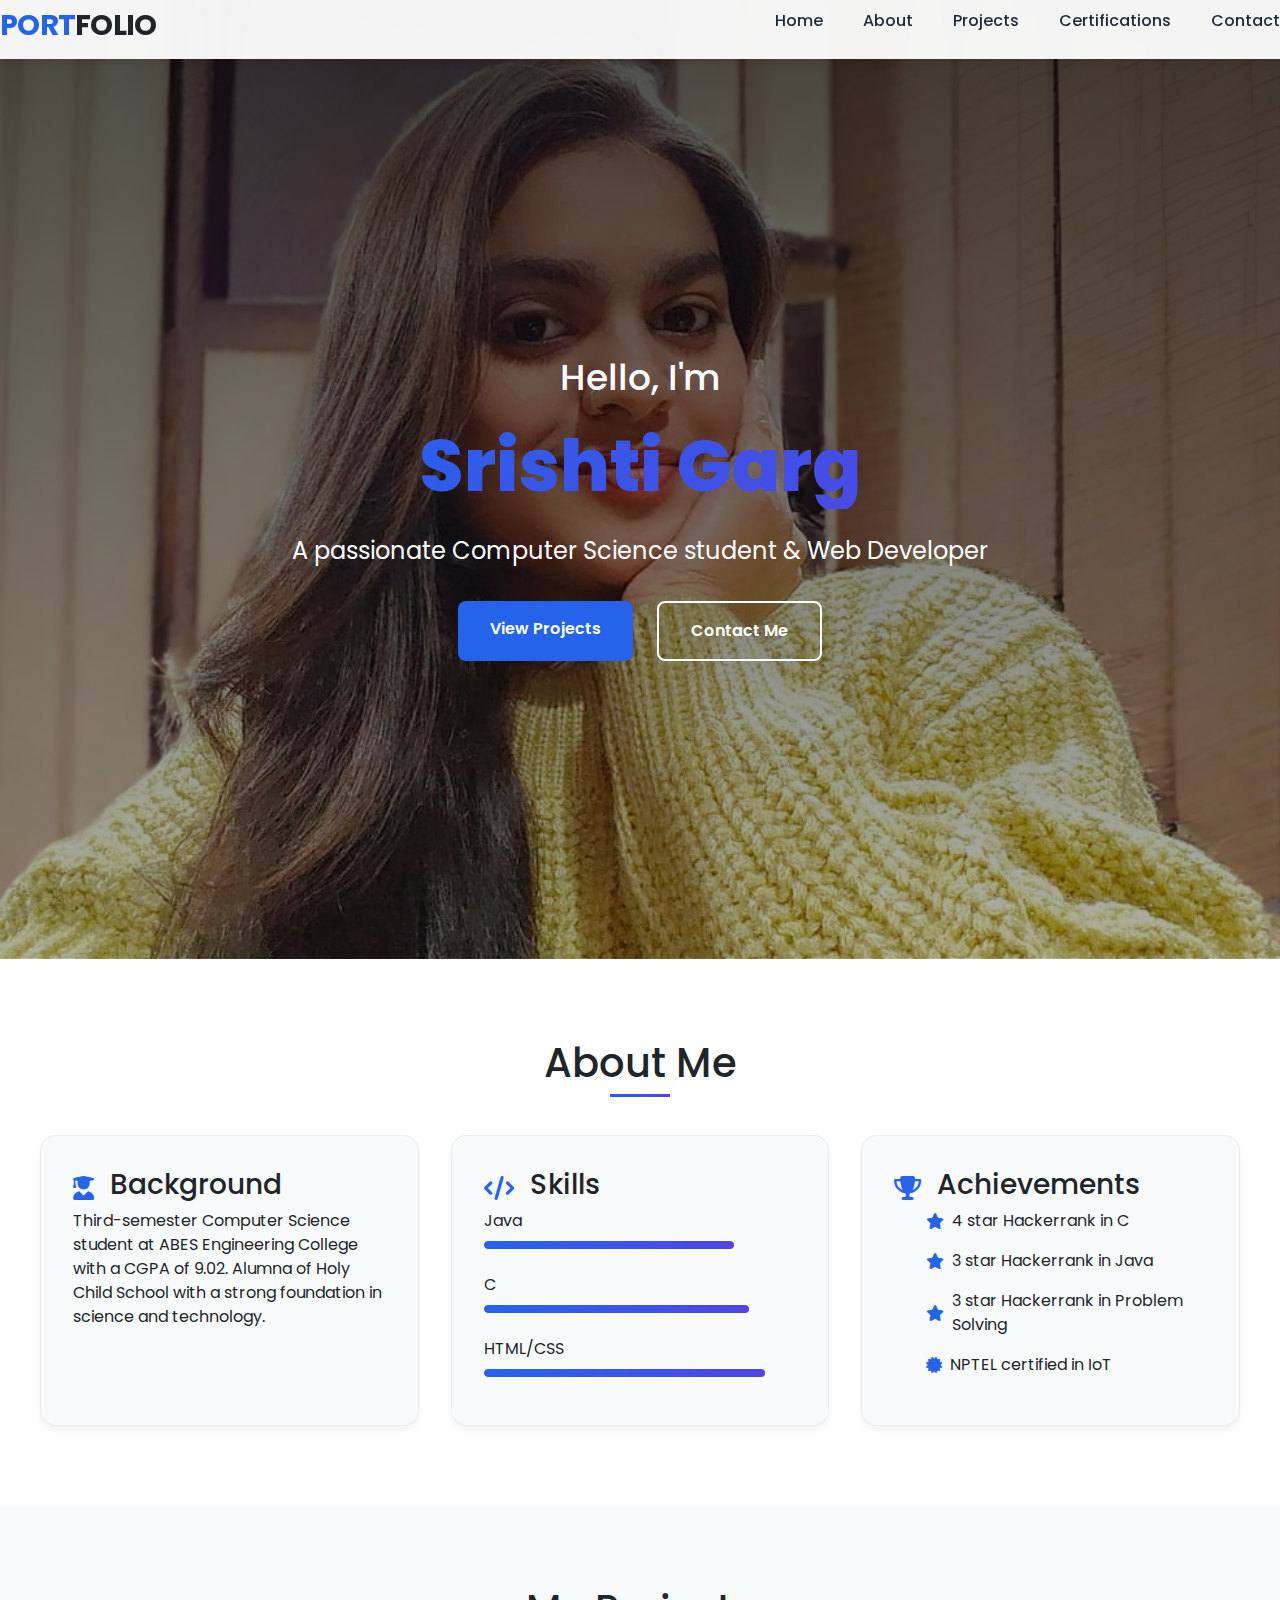
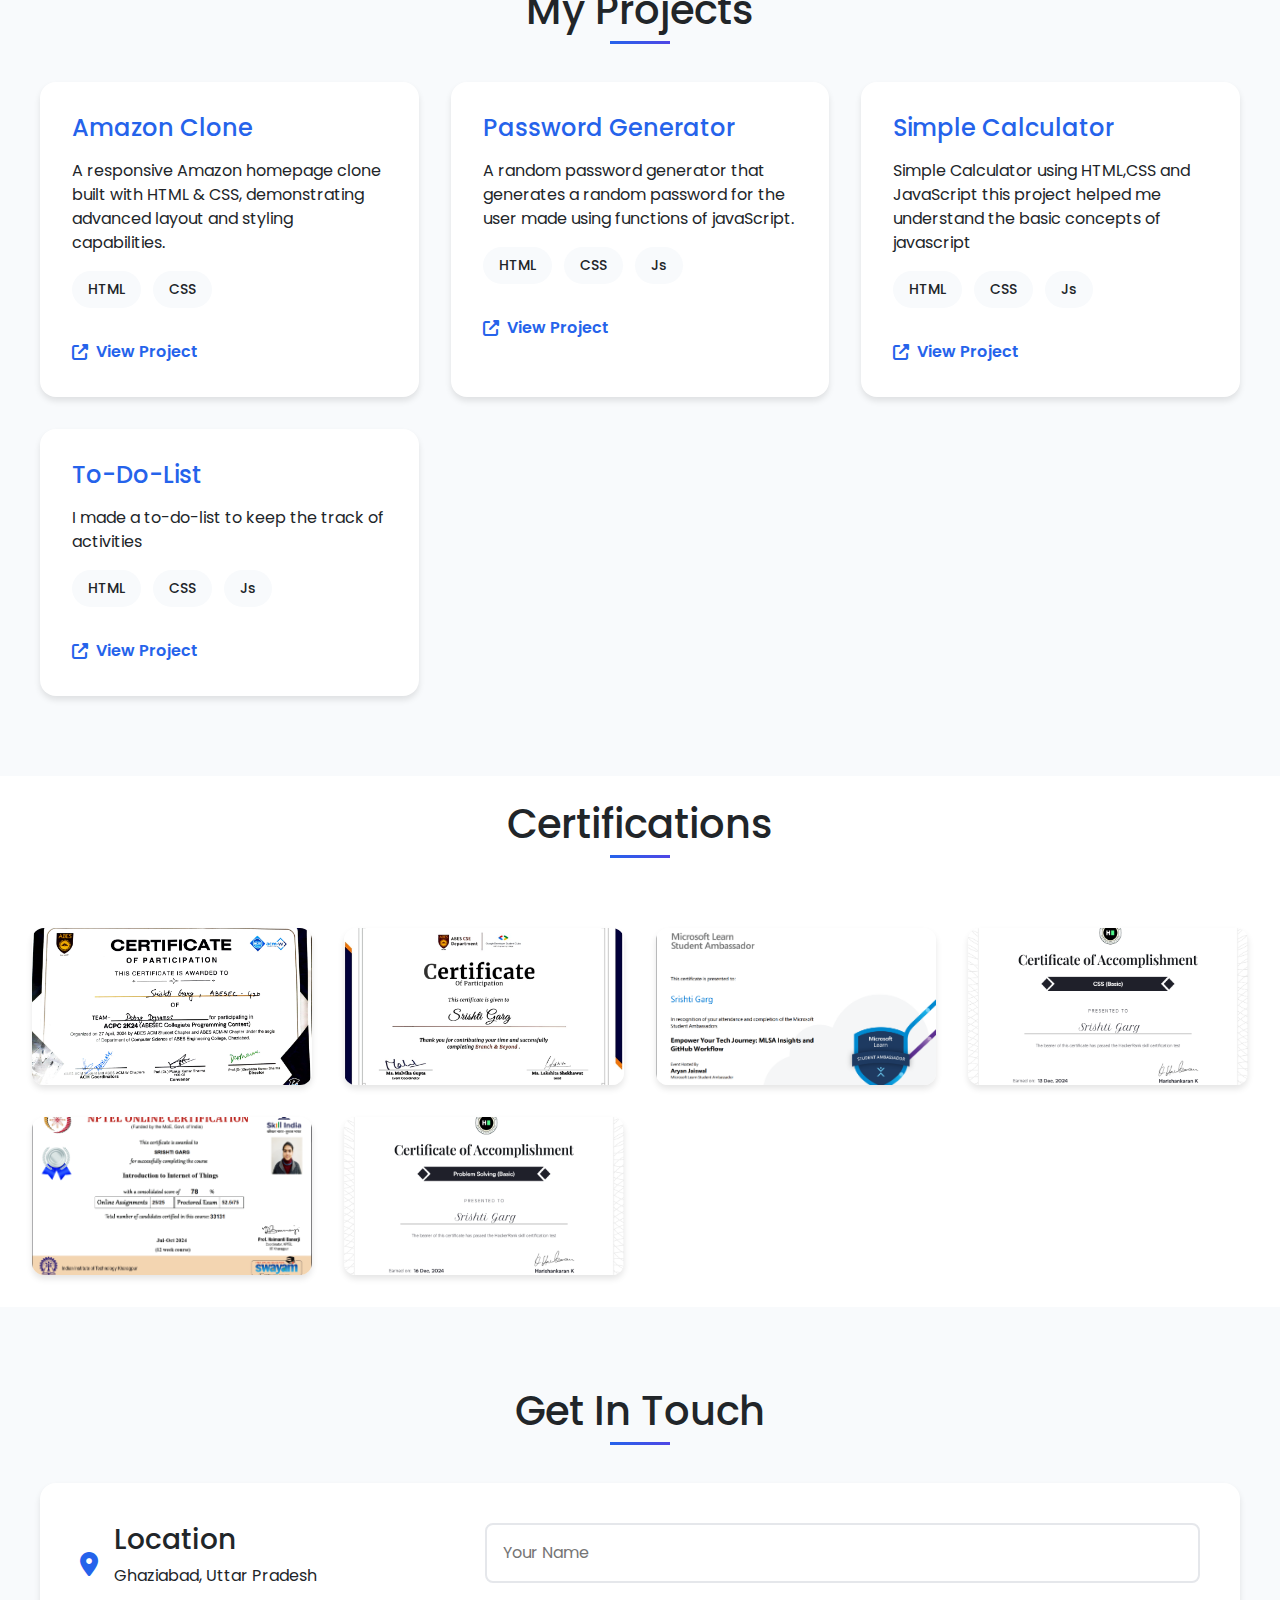
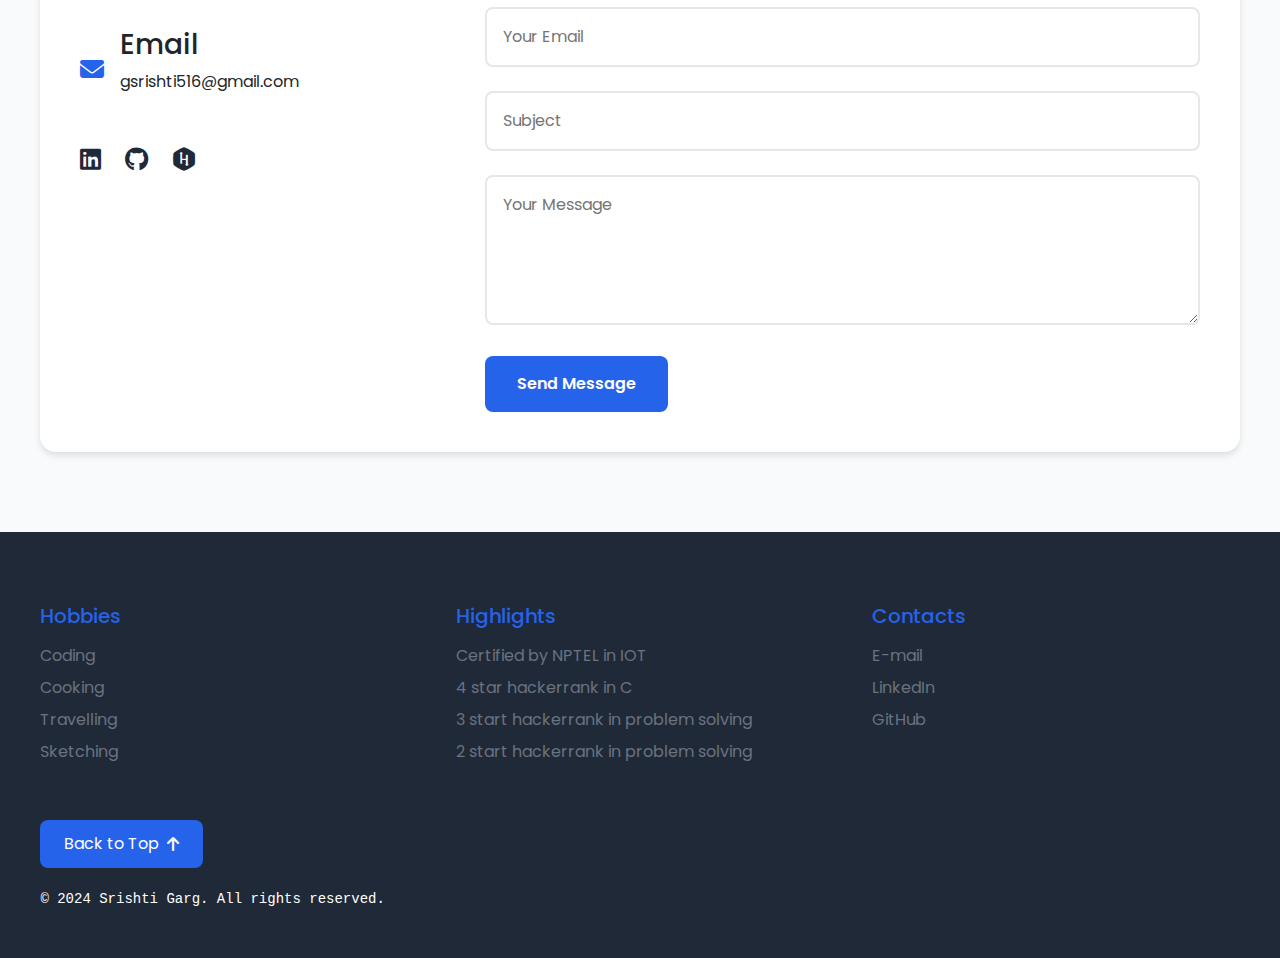
==== enhanced.html @ fd6cdd27 "portfoliochanges" ====
<!DOCTYPE html>
<html lang="en">
<head>
    <meta charset="UTF-8">
    <meta name="viewport" content="width=device-width, initial-scale=1.0">
    <title>Srishti Garg - Portfolio</title>
    <link rel="stylesheet" href="enhance.css">
    <link href="https://cdn.jsdelivr.net/npm/bootstrap@5.3.0/dist/css/bootstrap.min.css" rel="stylesheet">
    <link rel="stylesheet" href="https://cdnjs.cloudflare.com/ajax/libs/font-awesome/6.5.0/css/all.min.css">
    <link href="https://fonts.googleapis.com/css2?family=Poppins:wght@300;400;500;600;700&display=swap" rel="stylesheet">
</head>
<body>
   <div class="background">
    <nav class="navbar">
        <div class="portfolio">
            <h1><span class="highlight">PORT</span>FOLIO</h1>
        </div>
        <div class="nav_content" id="home">
            <ul>
                <li class="active"><a href="#home">Home</a></li>
                <li><a href="#about">About</a></li>
                <li><a href="#projects">Projects</a></li>
                <li><a href="#certifications">Certifications</a></li>
                <li><a href="#contacts">Contact</a></li>
            </ul>
        </div>
    </nav>
    <div class="hero-section">
        <div class="hero-content">
            <h2 class="greeting">Hello, I'm</h2>
            <h1 class="name">Srishti Garg</h1>
            <p class="tagline">A passionate Computer Science student & Web Developer</p>
            <div class="cta-buttons">
                <a href="#projects" class="primary-btn">View Projects</a>
                <a href="#contacts" class="secondary-btn">Contact Me</a>
            </div>
        </div>
    </div>
   </div>

   <div class="about-section" id="about">
        <h2 class="section-title">About Me</h2>
        <div class="about-grid">
            <div class="about-card">
                <div class="card-header">
                    <i class="fas fa-user-graduate"></i>
                    <h3>Background</h3>
                </div>
                <div class="content">
                    <p>Third-semester Computer Science student at ABES Engineering College with a CGPA of 9.02. Alumna of Holy Child School with a strong foundation in science and technology.</p>
                </div>
            </div>

            <div class="about-card">
                <div class="card-header">
                    <i class="fas fa-code"></i>
                    <h3>Skills</h3>
                </div>
                <div class="content skills-grid">
                    <div class="skill-item">
                        <span>Java</span>
                        <div class="progress-bar">
                            <div class="progress" style="width: 80%"></div>
                        </div>
                    </div>
                    <div class="skill-item">
                        <span>C</span>
                        <div class="progress-bar">
                            <div class="progress" style="width: 85%"></div>
                        </div>
                    </div>
                    <div class="skill-item">
                        <span>HTML/CSS</span>
                        <div class="progress-bar">
                            <div class="progress" style="width: 90%"></div>
                        </div>
                    </div>
                </div>
            </div>

            <div class="about-card">
                <div class="card-header">
                    <i class="fas fa-trophy"></i>
                    <h3>Achievements</h3>
                </div>
                <div class="content">
                    <ul class="achievement-list">
                        <li><i class="fas fa-star"></i> 4 star Hackerrank in C</li>
                        <li><i class="fas fa-star"></i> 3 star Hackerrank in Java</li>
                        <li><i class="fas fa-star"></i> 3 star Hackerrank in Problem Solving</li>
                        <li><i class="fas fa-certificate"></i> NPTEL certified in IoT</li>
                    </ul>
                </div>
            </div>
        </div>
    </div>

    <div class="projects-section" id="projects">
        <h2 class="section-title">My Projects</h2>
        <div class="projects-grid">
            <div class="project-card">
                <div class="project-content">
                    <h3>Amazon Clone</h3>
                    <p>A responsive Amazon homepage clone built with HTML & CSS, demonstrating advanced layout and styling capabilities.</p>
                    <div class="tech-stack">
                        <span>HTML</span>
                        <span>CSS</span>
                    </div>
                    <a href="https://srishtigarg05.github.io/Amzone-clone/" class="project-link">
                        <i class="fas fa-external-link-alt"></i> View Project
                    </a>
                </div>
            </div>
               
                <div class="project-card">
                <div class="project-content">
                    <h3>Password Generator</h3>
                    <p>A random password generator that generates a random password for the user made using functions of javaScript.</p>
                    <div class="tech-stack">
                        <span>HTML</span>
                        <span>CSS</span>
                        <span>Js</span>
                    </div>
                    <a href="https://srishtigarg05.github.io/passwordgenerator/" class="project-link">
                        <i class="fas fa-external-link-alt"></i> View Project
                    </a>
                </div>
                </div>
                <div class="project-card">
                <div class="project-content">
                    <h3>Simple Calculator</h3>
                    <p>Simple Calculator using HTML,CSS and JavaScript this project helped me understand the basic concepts of javascript</p>
                    <div class="tech-stack">
                        <span>HTML</span>
                        <span>CSS</span>
                        <span>Js</span>
                    </div>
                    <a href="https://srishtigarg05.github.io/calculator/" class="project-link">
                        <i class="fas fa-external-link-alt"></i> View Project
                    </a>
                </div>
                </div>
                <div class="project-card">
                <div class="project-content">
                    <h3>To-Do-List</h3>
                    <p>I made a to-do-list to keep the track of activities</p>
                    <div class="tech-stack">
                        <span>HTML</span>
                        <span>CSS</span>
                        <span>Js</span>
                    </div>
                    <a href="https://srishtigarg05.github.io/js-learner/" class="project-link">
                        <i class="fas fa-external-link-alt"></i> View Project
                    </a>
                </div>
                
            </div>
            <!-- Repeat for other projects -->
        </div>
    </div>
    
    <div class="certifications-section" id="certifications">
        <br>
        <h2 class="section-title">Certifications</h2>
        <div class="cert-grid">
            <!-- Your existing certificate gallery structure -->
            <section class="certificate-gallery" id="certifications">
        
                <!-- Certificates -->
                <a href="#certificate1" class="certificate-card">
                  <img src="c1.png" alt="Certificate 1">
                </a>
                <a href="#certificate2" class="certificate-card">
                  <img src="c2.png" alt="Certificate 2">
                </a>
                <a href="#certificate3" class="certificate-card">
                  <img src="c3.png" alt="Certificate 3">
                </a>
                <a href="#certificate4" class="certificate-card">
                    <img src="c4.png" alt="Certificate 2">
                  </a>
                  <a href="#certificate5" class="certificate-card">
                    <img src="c5.png" alt="Certificate 3">
                  </a>
                  <a href="#certificate6" class="certificate-card">
                    <img src="c6.png" alt="Certificate 3">
                  </a>
              </section>
              <div id="certificate1" class="modal">
                <img src="c1.png" alt="Certificate 1">
              </div>
              <div id="certificate2" class="modal">
                <img src="c2.png" alt="Certificate 2">
              </div>
              <div id="certificate3" class="modal">
                <img src="c3.png" alt="Certificate 1">
              </div>
              <div id="certificate4" class="modal">
                <img src="c4.png" alt="Certificate 1">
              </div>
              <div id="certificate5" class="modal">
                <img src="c5.png" alt="Certificate 1">
              </div>
              <div id="certificate6" class="modal">
                <img src="c6.png" alt="Certificate 1">
              </div>
        </div>
    </div>

    <div class="contact-section" id="contacts">
        <h2 class="section-title">Get In Touch</h2>
        <div class="contact-container">
            <div class="contact-info">
                <div class="contact-item">
                    <i class="fas fa-map-marker-alt"></i>
                    <div>
                        <h3>Location</h3>
                        <p>Ghaziabad, Uttar Pradesh</p>
                    </div>
                </div>
                <div class="contact-item">
                    <i class="fas fa-envelope"></i>
                    <div>
                        <h3>Email</h3>
                        <p>gsrishti516@gmail.com</p>
                    </div>
                </div>
                <div class="social-links">
                    <a href="https://www.linkedin.com/in/srishti-garg-a3b092297/"><i class="fab fa-linkedin"></i></a>
                    <a href="https://github.com/Srishtigarg05"><i class="fab fa-github"></i></a>
                    <a href="https://www.hackerrank.com/profile/gsrishti516"><i class="fab fa-hackerrank"></i></a>
                </div>
            </div>
            <form class="contact-form">
                <div class="form-group">
                    <input type="text" placeholder="Your Name" required>
                </div>
                <div class="form-group">
                    <input type="email" placeholder="Your Email" required>
                </div>
                <div class="form-group">
                    <input type="text" placeholder="Subject" required>
                </div>
                <div class="form-group">
                    <textarea placeholder="Your Message" required></textarea>
                </div>
                <button type="submit" class="submit-btn">Send Message</button>
            </form>
        </div>
    </div>

    <footer>
        <div class="footer-content">
            
            <div class="last" id="contacts">

                <div class="hobbies" class="ho">
                    <p><h3>Hobbies</h3></p>
              <p>Coding</p>
              <p>Cooking</p>
              <p>Travelling</p>
              <p>Sketching</p>
            </div>
               <div class="hobbies" class="ho">
                <p><h3>Highlights</h3></p>
                <p>Certified by NPTEL in IOT</p>
                <p>4 star hackerrank in C</p>
                <p>3 start hackerrank in problem solving</p>
               <p>2 start hackerrank in problem solving</p>
               </div>
               <div class="hobbies" class="ho">
                <p><h3>Contacts</h3></p>
               <a href="#"><p>E-mail</p></a> 
                <a href="https://www.linkedin.com/in/srishti-garg-a3b092297/"><p>LinkedIn</p></a>
            
                <a href="https://github.com/Srishtigarg05"><p>GitHub</p></a>
            
               </div>
            </div>
            <a href="#home" class="back-to-top">Back to Top <i class="fas fa-arrow-up"></i></a>
        </div>
        <pre>

 &copy; 2024 Srishti Garg. All rights reserved.</pre>
    </footer>
</body>
</html>
---- enhance.css ----
* {
    margin: 0;
    padding: 0;
    box-sizing: border-box;
    font-family: 'Poppins', system-ui, -apple-system, sans-serif;
}

:root {
    --primary-color: #2563eb;
    --secondary-color: #4f46e5;
    --text-color: #1f2937;
    --light-text: #6b7280;
    --background: #ffffff;
    --card-bg: #f8fafc;
    --hover-color: #1d4ed8;
    --gradient-start: #2563eb;
    --gradient-end: #4f46e5;
}

html {
    scroll-behavior: smooth;
    scroll-padding-top: 80px;
}

body {
    line-height: 1.7;
    color: var(--text-color);
    background-color: var(--background);
}

/* Enhanced Navigation */
.navbar {
    background-color: rgba(255, 255, 255, 0.95);
    backdrop-filter: blur(8px);
    padding: 1rem 2rem;
    position: fixed;
    width: 100%;
    top: 0;
    z-index: 1000;
    box-shadow: 0 2px 10px rgba(0, 0, 0, 0.1);
    display: flex;
    justify-content: space-between;
    align-items: center;
}
.background {
    background: linear-gradient(rgba(0, 0, 0, 0.7), rgba(0, 0, 0, 0.3)), url('photo.jpg');
    background-size: cover;
    background-position: center;
    min-height: 100vh;
    position: relative;
}

.portfolio h1 {
    font-size: 1.8rem;
    font-weight: 700;
    letter-spacing: -0.025em;
}

.highlight {
    color: var(--primary-color);
    position: relative;
}

.nav_content ul {
    display: flex;
    gap: 2.5rem;
    list-style: none;
}

.nav_content a {
    color: var(--text-color);
    text-decoration: none;
    font-weight: 500;
    transition: all 0.3s ease;
    padding: 0.5rem 0;
    position: relative;
}

.nav_content a::after {
    content: '';
    position: absolute;
    width: 0;
    height: 2px;
    bottom: 0;
    left: 0;
    background-color: var(--primary-color);
    transition: width 0.3s ease;
}

.nav_content a:hover::after {
    width: 100%;
}

/* Enhanced Hero Section */
.hero-section {
    min-height: 100vh;
    display: flex;
    align-items: center;
    color: white;
    padding: 0 2rem;
    position: relative;
}

.hero-content {
    max-width: 900px;
    margin: 0 auto;
    text-align: center;
    z-index: 1;
}

.greeting {
    font-size: 2.25rem;
    margin-bottom: 1.5rem;
    animation: fadeInUp 0.8s forwards;
}

.name {
    font-size: 4.5rem;
    font-weight: 800;
    margin-bottom: 1.5rem;
    background: linear-gradient(135deg, var(--gradient-start), var(--gradient-end));
    -webkit-background-clip: text;
    -webkit-text-fill-color: transparent;
    animation: fadeInUp 0.8s 0.3s forwards;
}

.tagline {
    font-size: 1.5rem;
    margin-bottom: 2rem;
    animation: fadeInUp 0.8s 0.6s forwards;
}

/* CTA Buttons */
.cta-buttons {
    display: flex;
    gap: 1.5rem;
    justify-content: center;
    margin-top: 2rem;
}

.primary-btn, .secondary-btn {
    padding: 1rem 2rem;
    border-radius: 8px;
    font-weight: 600;
    text-decoration: none;
    transition: all 0.3s ease;
}

.primary-btn {
    background: var(--primary-color);
    color: white;
}

.secondary-btn {
    background: transparent;
    color: white;
    border: 2px solid white;
}

.primary-btn:hover, .secondary-btn:hover {
    transform: translateY(-2px);
    box-shadow: 0 4px 12px rgba(0, 0, 0, 0.2);
}

/* Enhanced About Section */
.about-section {
    padding: 5rem 2rem;
    background-color: var(--background);
}

.section-title {
    text-align: center;
    font-size: 2.5rem;
    margin-bottom: 3rem;
    position: relative;
}

.section-title::after {
    content: '';
    position: absolute;
    bottom: -10px;
    left: 50%;
    transform: translateX(-50%);
    width: 60px;
    height: 3px;
    background: linear-gradient(to right, var(--gradient-start), var(--gradient-end));
}

.about-grid {
    display: grid;
    grid-template-columns: repeat(auto-fit, minmax(300px, 1fr));
    gap: 2rem;
    max-width: 1200px;
    margin: 0 auto;
}

.about-card {
    background-color: var(--card-bg);
    border-radius: 16px;
    padding: 2rem;
    transition: all 0.3s ease;
    box-shadow: 0 4px 6px rgba(0, 0, 0, 0.05);
    border: 1px solid rgba(0, 0, 0, 0.05);
}

.about-card:hover {
    transform: translateY(-5px);
    box-shadow: 0 12px 24px rgba(0, 0, 0, 0.1);
}

.card-header {
    display: flex;
    align-items: center;
    gap: 1rem;
    margin-bottom: 1.5rem;
}

.card-header i {
    font-size: 1.5rem;
    color: var(--primary-color);
}

/* Skills Section */
.skills-grid {
    display: grid;
    gap: 1.5rem;
}

.skill-item {
    display: grid;
    gap: 0.5rem;
}

.progress-bar {
    height: 8px;
    background-color: #e5e7eb;
    border-radius: 4px;
    overflow: hidden;
}

.progress {
    height: 100%;
    background: linear-gradient(to right, var(--gradient-start), var(--gradient-end));
    border-radius: 4px;
    transition: width 1s ease-in-out;
}

/* Achievement List */
.achievement-list {
    list-style: none;
    display: grid;
    gap: 1rem;
}

.achievement-list li {
    display: flex;
    align-items: center;
    gap: 0.5rem;
}

.achievement-list i {
    color: var(--primary-color);
}

/* Enhanced Projects Section */
.projects-section {
    padding: 5rem 2rem;
    background-color: var(--card-bg);
}

.projects-grid {
    display: grid;
    grid-template-columns: repeat(auto-fit, minmax(300px, 1fr));
    gap: 2rem;
    max-width: 1200px;
    margin: 0 auto;
}

.project-card {
    background-color: var(--background);
    border-radius: 16px;
    overflow: hidden;
    transition: all 0.3s ease;
    box-shadow: 0 4px 6px rgba(0, 0, 0, 0.1);
}

.project-content {
    padding: 2rem;
}

.project-content h3 {
    color: var(--primary-color);
    margin-bottom: 1rem;
    font-size: 1.5rem;
}

.tech-stack {
    display: flex;
    gap: 0.75rem;
    margin: 1rem 0;
    flex-wrap: wrap;
}

.tech-stack span {
    background-color: var(--card-bg);
    padding: 0.5rem 1rem;
    border-radius: 20px;
    font-size: 0.875rem;
    font-weight: 500;
}

.project-link {
    display: inline-flex;
    align-items: center;
    gap: 0.5rem;
    color: var(--primary-color);
    text-decoration: none;
    font-weight: 600;
    margin-top: 1rem;
    transition: all 0.3s ease;
}

.project-link:hover {
    color: var(--hover-color);
    gap: 0.75rem;
}

/* Enhanced Certificate Gallery */
.certificate-gallery {
    display: grid;
    grid-template-columns: repeat(auto-fit, minmax(280px, 1fr));
    gap: 2rem;
    padding: 2rem;
    max-width: 1400px;
    margin: 0 auto;
}

.certificate-card {
    border-radius: 12px;
    overflow: hidden;
    box-shadow: 0 4px 6px rgba(0, 0, 0, 0.1);
    transition: all 0.3s ease;
    position: relative;
    aspect-ratio: 16/9;
}

.certificate-card img {
    width: 100%;
    height: 100%;
    object-fit: cover;
    transition: all 0.3s ease;
}

.certificate-card:hover {
    transform: scale(1.03);
    box-shadow: 0 12px 24px rgba(0, 0, 0, 0.15);
}

/* Enhanced Modal */
.modal {
    display: none;
    position: fixed;
    top: 0;
    left: 0;
    width: 100%;
    height: 100%;
    background: rgba(0, 0, 0, 0.9);
    z-index: 2000;
    justify-content: center;
    align-items: center;
    opacity: 0;
    transition: opacity 0.3s ease;
}

.modal:target {
    display: flex;
    opacity: 1;
}

.modal img {
    max-width: 90%;
    max-height: 90vh;
    border-radius: 8px;
    box-shadow: 0 24px 48px rgba(0, 0, 0, 0.2);
}

/* Enhanced Contact Section */
.contact-section {
    padding: 5rem 2rem;
    background-color: var(--card-bg);
}

.contact-container {
    display: grid;
    grid-template-columns: 1fr 2fr;
    gap: 3rem;
    max-width: 1200px;
    margin: 0 auto;
    background-color: var(--background);
    padding: 2.5rem;
    border-radius: 16px;
    box-shadow: 0 4px 6px rgba(0, 0, 0, 0.1);
}

.contact-item {
    display: flex;
    gap: 1rem;
    align-items: center;
    margin-bottom: 1.5rem;
}

.contact-item i {
    font-size: 1.5rem;
    color: var(--primary-color);
}

.social-links {
    display: flex;
    gap: 1.5rem;
    margin-top: 2rem;
}

.social-links a {
    color: var(--text-color);
    font-size: 1.5rem;
    transition: all 0.3s ease;
}

.social-links a:hover {
    color: var(--primary-color);
    transform: translateY(-2px);
}

/* Enhanced Footer */
footer {
    background-color: var(--text-color);
    color: white;
    padding: 4rem 2rem 2rem;
}

.footer-content {
    max-width: 1200px;
    margin: 0 auto;
}

.last {
    display: grid;
    grid-template-columns: repeat(auto-fit, minmax(200px, 1fr));
    gap: 3rem;
    margin-bottom: 3rem;
}

.hobbies h3 {
    color: var(--primary-color);
    margin-bottom: 1rem;
    font-size: 1.25rem;
}

.hobbies p {
    margin-bottom: 0.5rem;
    color: var(--light-text);
}

.hobbies a {
    color: var(--light-text);
    text-decoration: none;
    transition: all 0.3s ease;
}

.hobbies a:hover {
    color: var(--primary-color);
}

.back-to-top {
    display: inline-flex;
    align-items: center;
    gap: 0.5rem;
    color: white;
    text-decoration: none;
    padding: 0.75rem 1.5rem;
    background: var(--primary-color);
    border-radius: 8px;
    transition: all 0.3s ease;
}

.back-to-top:hover {
    background: var(--hover-color);
    transform: translateY(-2px);
}

/* Form Styles */
.form-group {
    margin-bottom: 1.5rem;
}

.form-group input,
.form-group textarea {
    width: 100%;
    padding: 1rem;
    border: 2px solid #e5e7eb;
    border-radius: 8px;
    transition: all 0.3s ease;
    font-size: 1rem;
}

.form-group textarea {
    height: 150px;
    resize: vertical;
}

.form-group input:focus,
.form-group textarea:focus {
    border-color: var(--primary-color);
    outline: none;
    box-shadow: 0 0 0 3px rgba(37, 99, 235, 0.2);
}

.submit-btn {
    background: var(--primary-color);
    color: white;
    padding: 1rem 2rem;
    border: none;
    border-radius: 8px;
    cursor: pointer;
    font-weight: 600;
    transition: all 0.3s ease;
}

.submit-btn:hover {
    background: var(--hover-color);
    transform: translateY(-2px);
    box-shadow: 0 4px 12px rgba(37, 99, 235, 0.3);
}

/* Responsive Design */
@media (max-width: 768px) {
    .navbar {
        padding: 1rem;
        flex-direction: column;
        
    }
    .background {
        height: 50px;
        background-repeat: no-repeat;
       
    }

    .nav_content ul {
       
        display: none;
    }

    .hero-content .name {
        font-size: 3rem;
        
    }

    .contact-container {
        grid-template-columns: 1fr;
    }

    .last {
        grid-template-columns: 1fr;
    }
}
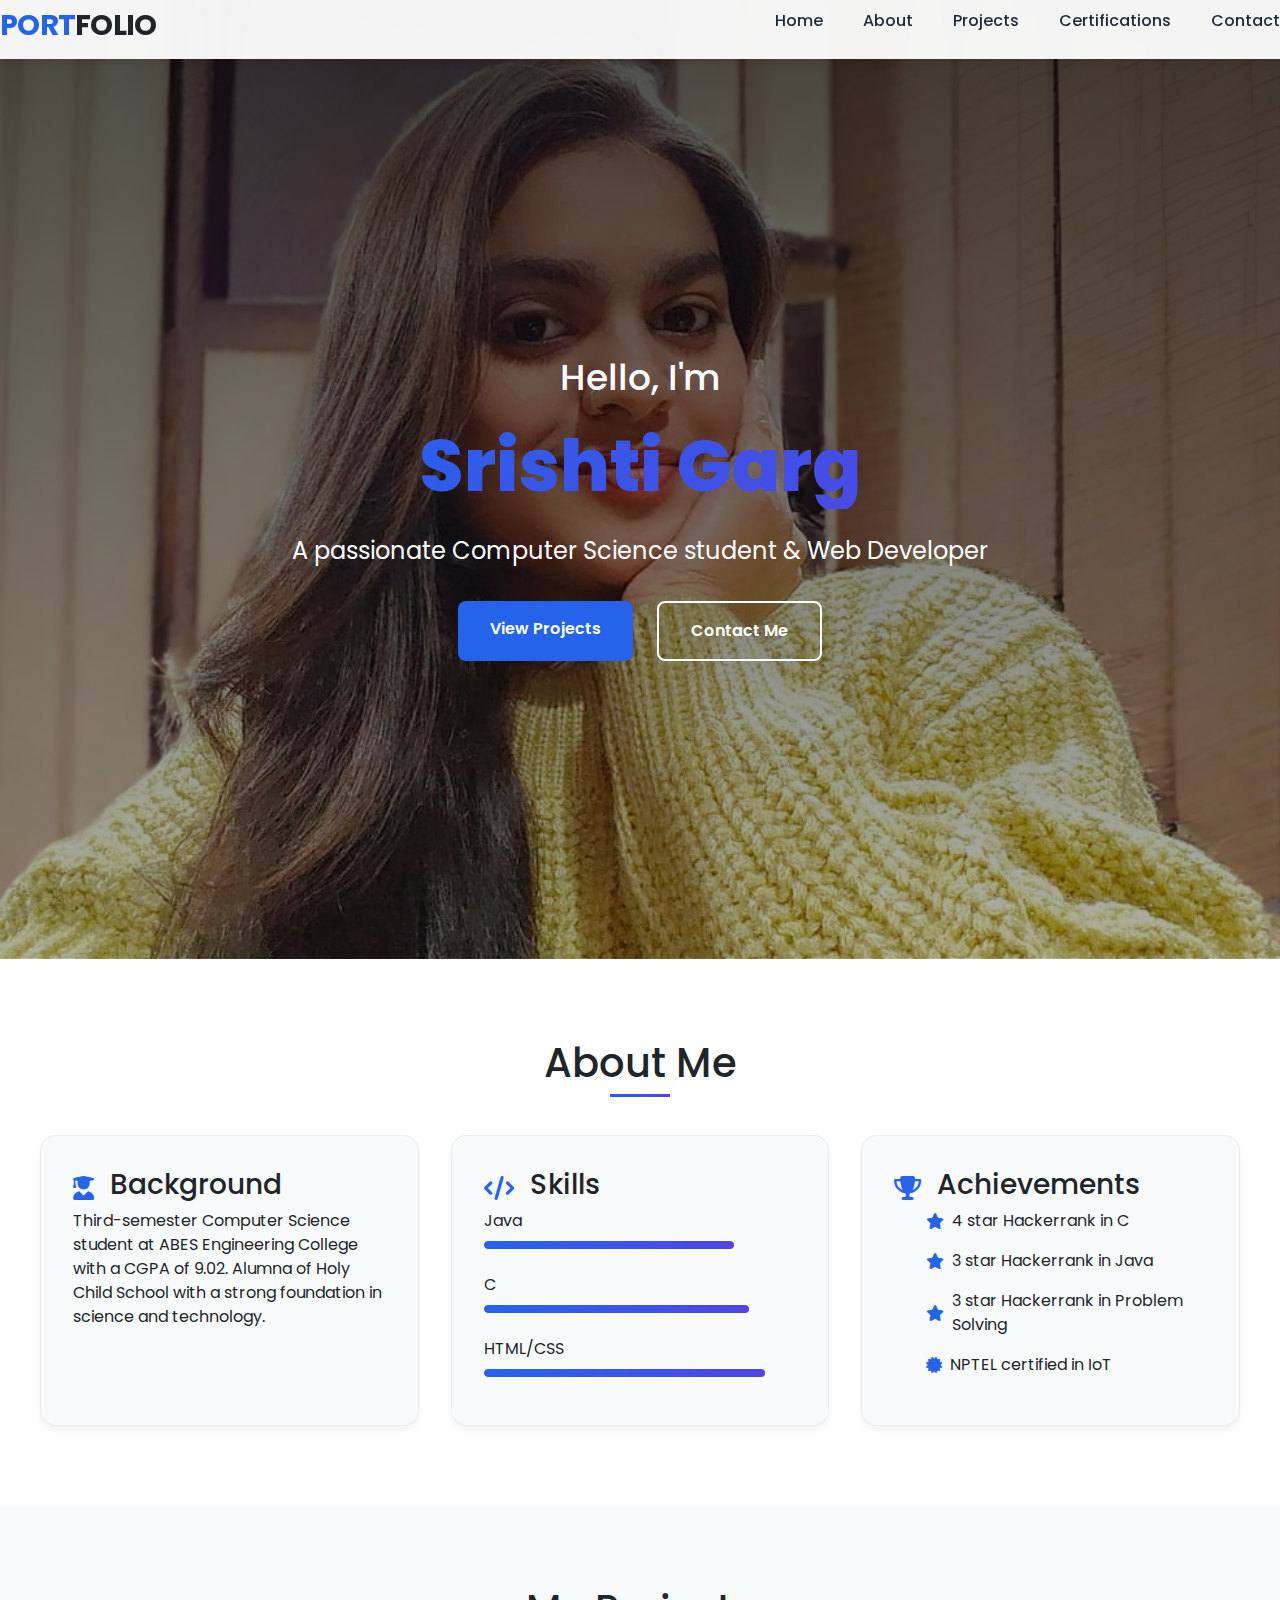
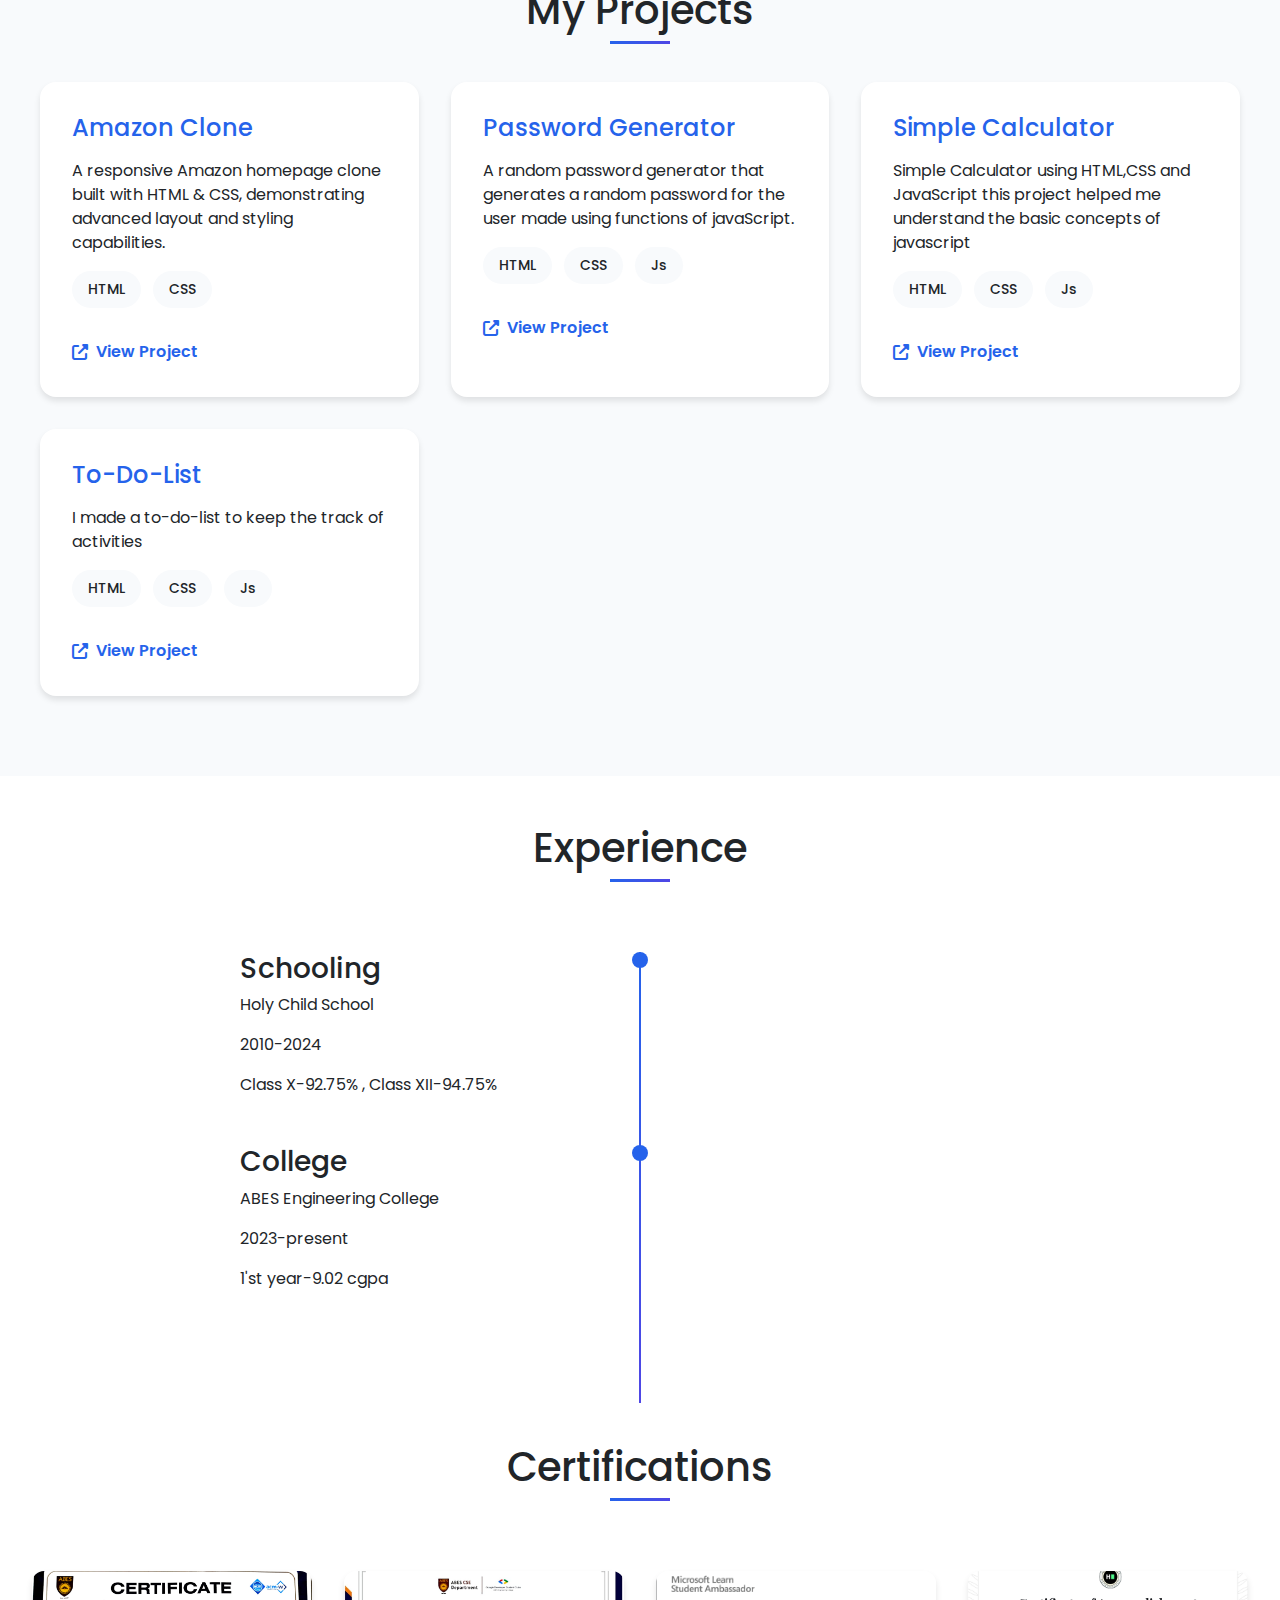
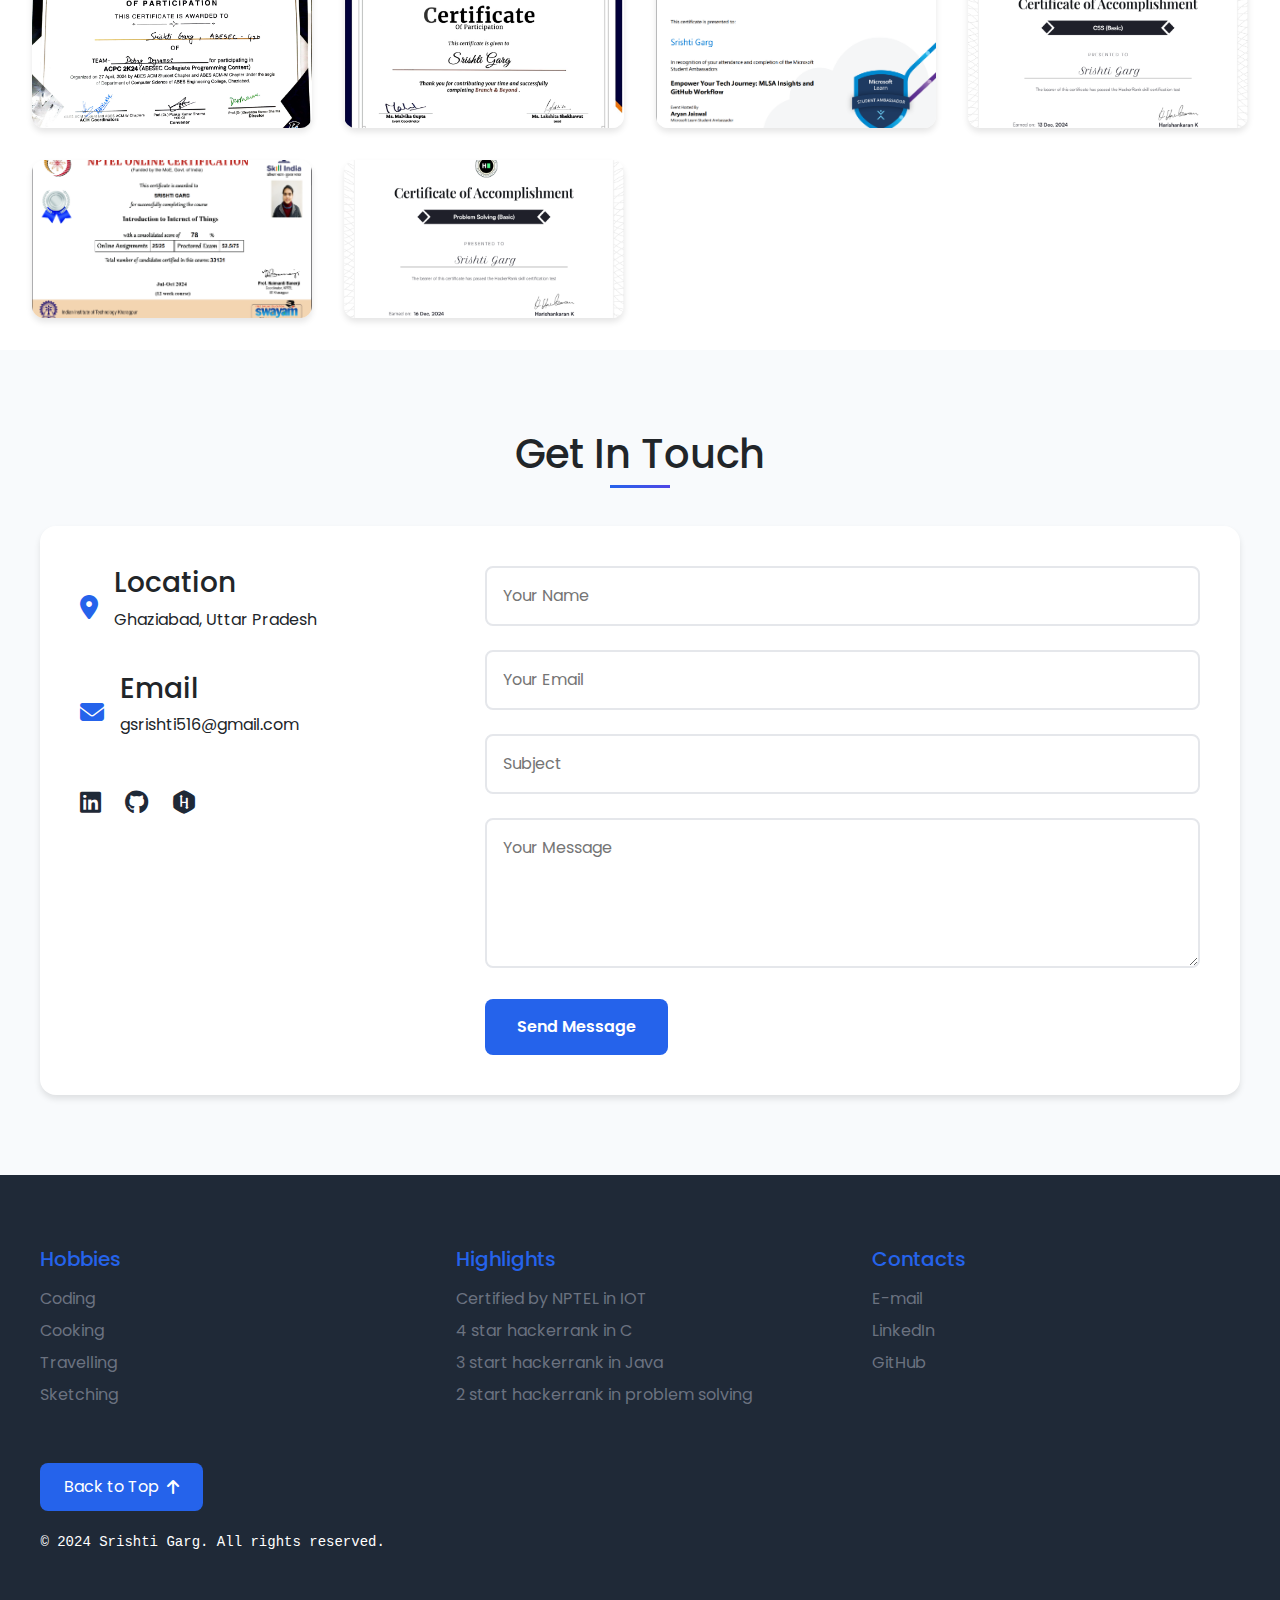
==== commit fceda0c0: "modified" ====
--- a/enhanced.html
+++ b/enhanced.html
@@ -157,8 +157,33 @@
             </div>
             <!-- Repeat for other projects -->
         </div>
-    </div>
-    
+    </div> <br> <br>
+    <section id="experience" class="experience">
+        <h2 class="section-title">Experience</h2>
+        <div class="timeline">
+            <div class="timeline-item">
+                <div class="timeline-dot"></div>
+                <div class="timeline-content">
+                    <h3>Schooling</h3>
+                    <p class="company">Holy Child School</p>
+                    <p class="period">2010-2024</p>
+                    <p>Class X-92.75% , Class XII-94.75%</p>
+                </div>
+            </div>
+           
+            <div class="timeline-item">
+                <div class="timeline-dot"></div>
+                <div class="timeline-content">
+                    <h3>College</h3>
+                    <p class="company">ABES Engineering College</p>
+                    <p class="period">2023-present</p>
+                    <p>1'st year-9.02 cgpa</p>
+                </div>
+            </div>
+            <!-- Repeat timeline items -->
+        </div>
+    </section>
+    <br> <br>
     <div class="certifications-section" id="certifications">
         <br>
         <h2 class="section-title">Certifications</h2>
@@ -265,7 +290,7 @@
                 <p><h3>Highlights</h3></p>
                 <p>Certified by NPTEL in IOT</p>
                 <p>4 star hackerrank in C</p>
-                <p>3 start hackerrank in problem solving</p>
+                <p>3 start hackerrank in Java</p>
                <p>2 start hackerrank in problem solving</p>
                </div>
                <div class="hobbies" class="ho">
--- a/enhance.css
+++ b/enhance.css
@@ -6,6 +6,7 @@
 }
 
 :root {
+    --primary: #2563eb;
     --primary-color: #2563eb;
     --secondary-color: #4f46e5;
     --text-color: #1f2937;
@@ -15,6 +16,7 @@
     --hover-color: #1d4ed8;
     --gradient-start: #2563eb;
     --gradient-end: #4f46e5;
+    --gradient: linear-gradient(135deg, var(--primary), var(--secondary-color));
 }
 
 html {
@@ -470,6 +472,39 @@
 .hobbies a:hover {
     color: var(--primary-color);
 }
+/* Experience Timeline */
+.timeline {
+    position: relative;
+    max-width: 800px;
+    margin: 0 auto;
+    padding: 2rem 0;
+}
+
+.timeline::before {
+    content: '';
+    position: absolute;
+    width: 2px;
+    height: 100%;
+    background: var(--gradient);
+    left: 50%;
+    transform: translateX(-50%);
+}
+
+.timeline-item {
+    margin-bottom: 3rem;
+    position: relative;
+}
+
+.timeline-dot {
+    width: 16px;
+    height: 16px;
+    background: var(--primary);
+    border-radius: 50%;
+    position: absolute;
+    left: 50%;
+    transform: translateX(-50%);
+}
+
 
 .back-to-top {
     display: inline-flex;
@@ -538,28 +573,69 @@
         padding: 1rem;
         flex-direction: column;
         
-    }
+        
+    }
+    
     .background {
         height: 50px;
         background-repeat: no-repeat;
+        min-height: 300px;  /* Fixed square height */
+        width: 300px;       /* Fixed square width */
        
-    }
-
+        background-size: cover;
+        background-position: center;
+        position: static;   /* Removes fixed positioning */
+        margin: 20px auto;  /* Centers the square and adds spacing */
+        border-radius: 8px; /* Optional: adds rounded corners */
+        
+       
+    }
+    .about-section{
+        margin-top: 50vh;
+        font-size: .8rem;
+    }
+.hero-section{
+    min-height: auto;
+        position: relative;
+        order: -1;
+        color: var(--gradient);
+        padding-top: 250px;
+        font-size: .8rem;
+       
+    
+        
+}
+.secondary-btn{
+    
+    background-color: #414347;
+}
     .nav_content ul {
        
         display: none;
     }
 
     .hero-content .name {
+
         font-size: 3rem;
         
     }
 
     .contact-container {
+        
         grid-template-columns: 1fr;
     }
 
     .last {
         grid-template-columns: 1fr;
     }
+    .timeline{
+        max-width: 100%;
+        margin: 20vw;
+    }
+    .timeline-dot{
+        margin-left: 35vw;
+    }
+    .timeline::before{
+        margin-left: 35vw;
+    }
 }